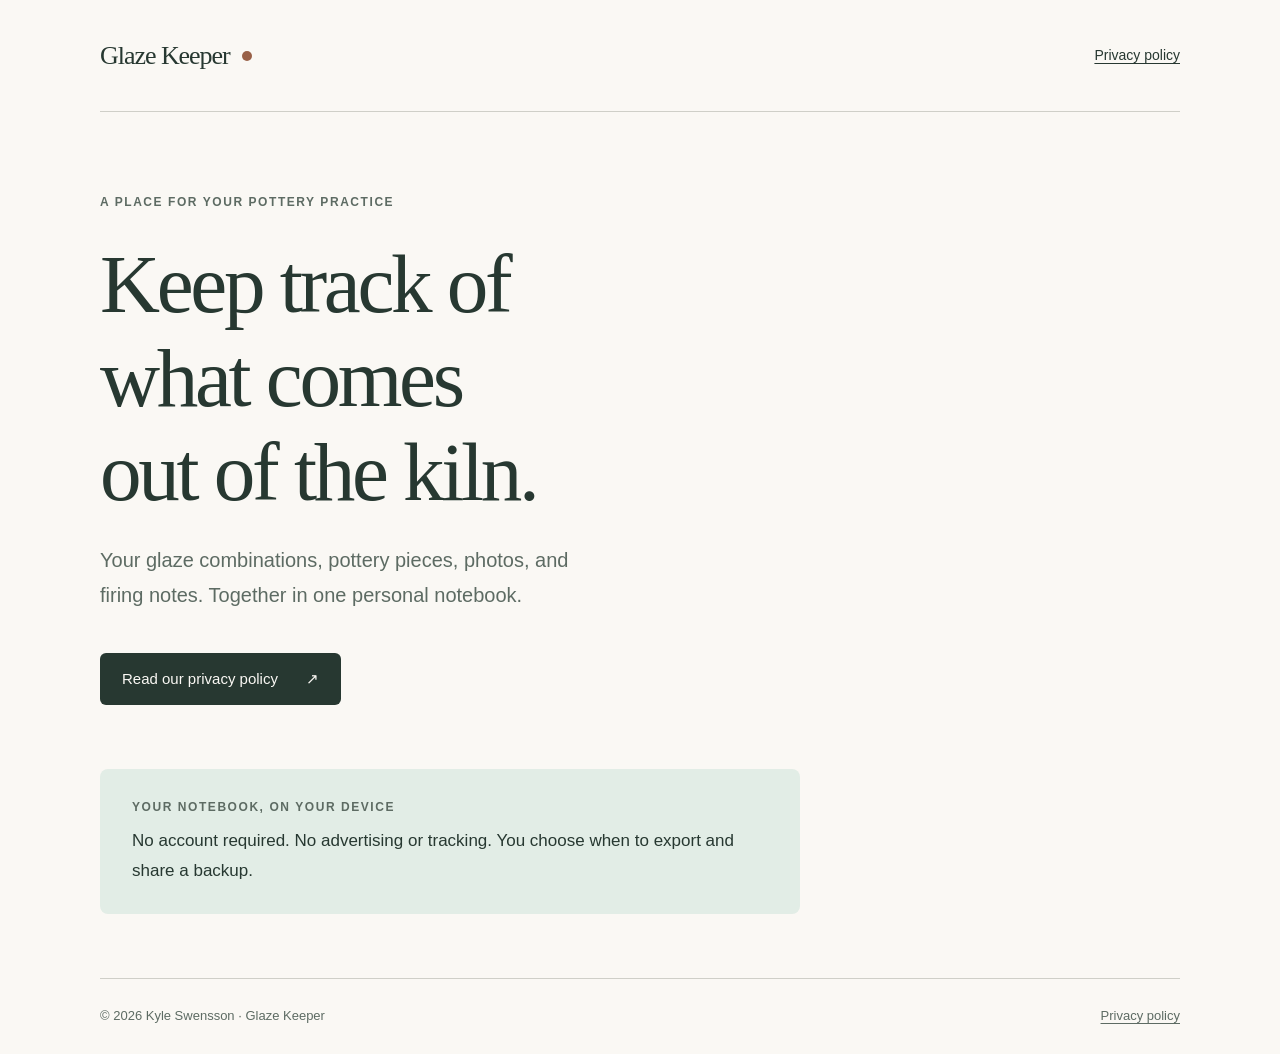
==== index.html @ c2fec086 "Create website to support privacy policy URL for app store" ====
<!doctype html>
<html lang="en">
<head>
  <meta charset="utf-8">
  <meta name="viewport" content="width=device-width, initial-scale=1">
  <meta name="description" content="Glaze Keeper, a personal pottery notebook for glaze combinations, pieces, and firing results. Read our privacy policy.">
  <meta name="theme-color" content="#273831">
  <title>Glaze Keeper — Your pottery notebook</title>
  <link rel="stylesheet" href="assets/styles.css">
</head>
<body>
  <a class="skip-link" href="#main">Skip to content</a>
  <header class="site-header wrap">
    <a class="brand" href="index.html" aria-label="Glaze Keeper home">Glaze Keeper<span class="brand-dot" aria-hidden="true"></span></a>
    <nav aria-label="Main navigation"><a href="privacy/index.html">Privacy policy</a></nav>
  </header>
  <main id="main" class="wrap home">
    <div class="eyebrow">A place for your pottery practice</div>
    <h1>Keep track of<br>what comes<br>out of the kiln.</h1>
    <p class="intro">Your glaze combinations, pottery pieces, photos, and firing notes. Together in one personal notebook.</p>
    <a class="button" href="privacy/index.html">Read our privacy policy <span aria-hidden="true">↗</span></a>
    <aside class="note" aria-label="Privacy at a glance">
      <span class="eyebrow">Your notebook, on your device</span>
      <p>No account required. No advertising or tracking. You choose when to export and share a backup.</p>
    </aside>
  </main>
  <footer class="site-footer wrap"><span>© 2026 Kyle Swensson · Glaze Keeper</span><a href="privacy/index.html">Privacy policy</a></footer>
</body>
</html>
---- assets/styles.css ----
:root {
  color-scheme: light;
  --paper: #faf8f4;
  --ink: #273831;
  --muted: #5d6b63;
  --sage: #e2ede6;
  --line: #cfcfc8;
  --clay: #986047;
  font-family: -apple-system, BlinkMacSystemFont, "Segoe UI", sans-serif;
  color: var(--ink);
  background: var(--paper);
  font-synthesis: none;
}
* { box-sizing: border-box; }
body { margin: 0; font-size: 17px; line-height: 1.75; }
a { color: inherit; text-underline-offset: .22em; }
a:hover { color: var(--clay); }
a:focus-visible { outline: 3px solid var(--clay); outline-offset: 5px; }
.wrap { width: min(1080px, calc(100% - 64px)); margin-inline: auto; }
.site-header { display: flex; align-items: center; justify-content: space-between; gap: 24px; min-height: 112px; border-bottom: 1px solid var(--line); }
.brand { display: inline-flex; align-items: center; gap: 12px; font-family: Georgia, serif; font-size: 26px; text-decoration: none; letter-spacing: -.04em; }
.brand-dot { width: 10px; height: 10px; border-radius: 50%; background: var(--clay); }
nav { font-size: 14px; }
.eyebrow { display: block; font-size: 12px; font-weight: 650; letter-spacing: .13em; text-transform: uppercase; color: var(--muted); }
h1, h2 { font-family: Georgia, "Times New Roman", serif; font-weight: 400; line-height: 1.13; letter-spacing: -.04em; }
.home { padding-block: 80px 64px; }
.home h1 { font-size: clamp(48px, 6.5vw, 84px); margin: 24px 0; }
.intro { max-width: 510px; font-size: 20px; color: var(--muted); }
.button { display: inline-flex; align-items: center; gap: 28px; background: var(--ink); color: var(--paper); padding: 13px 22px; border-radius: 6px; text-decoration: none; margin-top: 20px; font-size: 15px; }
.button:hover { background: #3d5549; color: white; }
.note { margin-top: 64px; padding: 28px 32px; background: var(--sage); border-radius: 8px; max-width: 700px; }
.note p { margin: 8px 0 0; }
.site-footer { display: flex; flex-wrap: wrap; justify-content: space-between; gap: 16px; padding-block: 26px; border-top: 1px solid var(--line); color: var(--muted); font-size: 13px; }
.policy { max-width: 740px; padding-block: 64px; }
.policy h1 { font-size: clamp(44px, 6vw, 64px); margin: 16px 0; }
.policy h2 { font-size: 29px; margin: 42px 0 16px; }
.policy p, .policy ul { margin-block: 14px; }
.policy li + li { margin-top: 10px; }
.policy .note { margin: 32px 0; }
.updated { color: var(--muted); font-size: 14px; }
.policy a { overflow-wrap: anywhere; }
.skip-link { position: absolute; top: -100px; left: 16px; background: var(--ink); color: white; padding: 10px 20px; z-index: 1; }
.skip-link:focus { top: 16px; }
@media (max-width: 560px) {
  .wrap { width: calc(100% - 40px); }
  .site-header { min-height: 90px; gap: 16px; }
  .brand { font-size: 23px; gap: 8px; }
  nav { font-size: 13px; }
  .home, .policy { padding-block: 44px; }
  .intro { font-size: 18px; }
  .note { padding: 22px; margin-top: 44px; }
}
@media print {
  body { background: white; color: black; font-size: 11pt; }
  .wrap { width: 100%; }
  .site-header, .site-footer, .skip-link { display: none; }
  .policy { max-width: none; padding: 0; }
  .policy h2 { break-after: avoid; }
  .note { background: none; border: 1px solid #999; }
}
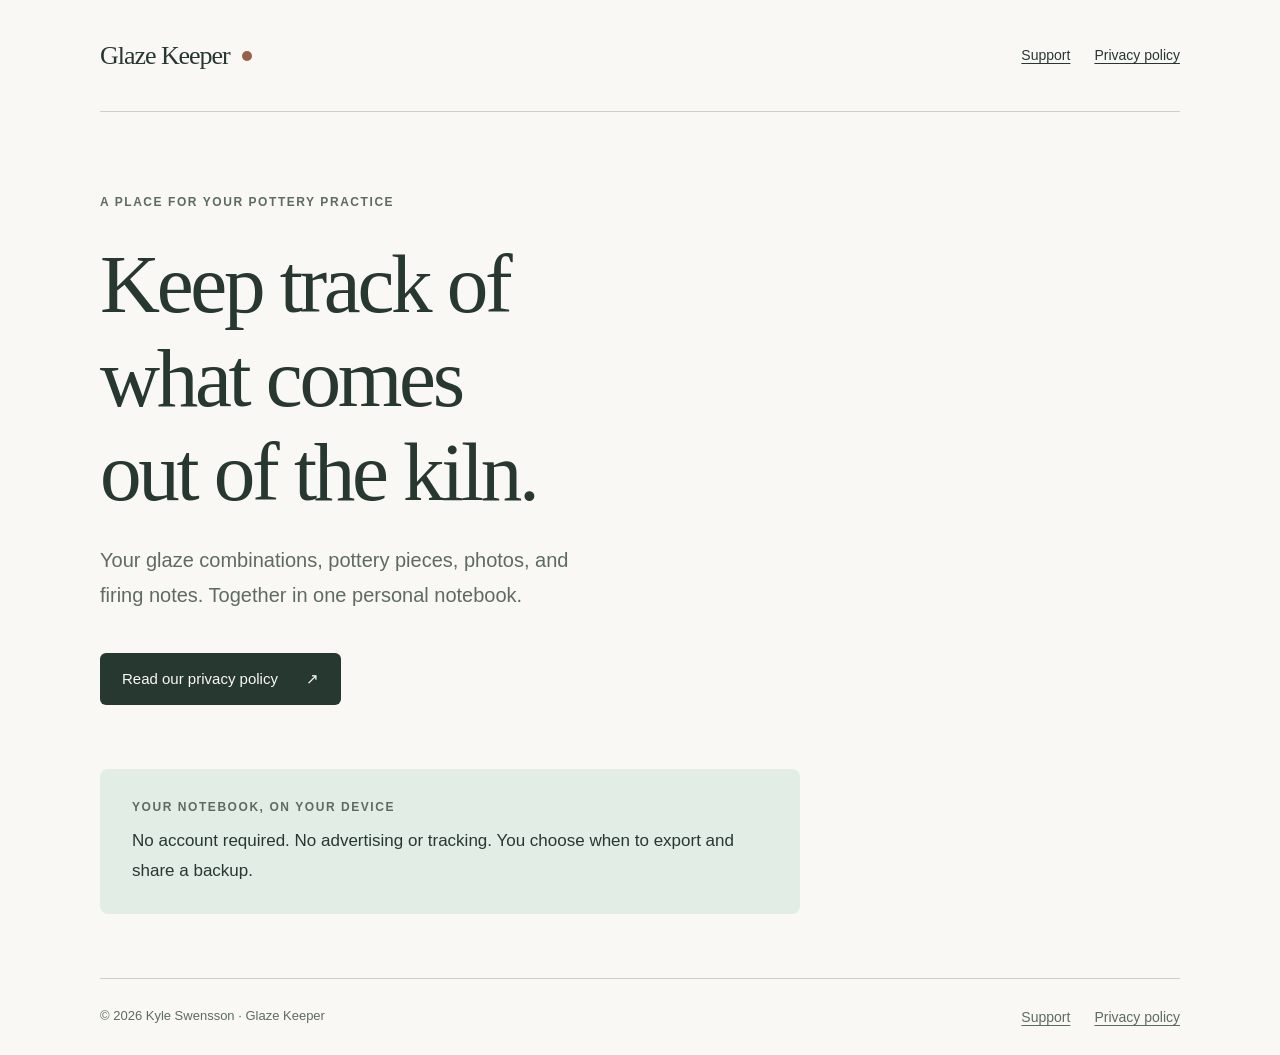
==== commit 3e34ea74: "Add support page with FAQ" ====
--- a/index.html
+++ b/index.html
@@ -12,7 +12,7 @@
   <a class="skip-link" href="#main">Skip to content</a>
   <header class="site-header wrap">
     <a class="brand" href="index.html" aria-label="Glaze Keeper home">Glaze Keeper<span class="brand-dot" aria-hidden="true"></span></a>
-    <nav aria-label="Main navigation"><a href="privacy/index.html">Privacy policy</a></nav>
+    <nav aria-label="Main navigation"><a href="support/index.html">Support</a><a href="privacy/index.html">Privacy policy</a></nav>
   </header>
   <main id="main" class="wrap home">
     <div class="eyebrow">A place for your pottery practice</div>
@@ -24,6 +24,6 @@
       <p>No account required. No advertising or tracking. You choose when to export and share a backup.</p>
     </aside>
   </main>
-  <footer class="site-footer wrap"><span>© 2026 Kyle Swensson · Glaze Keeper</span><a href="privacy/index.html">Privacy policy</a></footer>
+  <footer class="site-footer wrap"><span>© 2026 Kyle Swensson · Glaze Keeper</span><nav aria-label="Footer navigation"><a href="support/index.html">Support</a><a href="privacy/index.html">Privacy policy</a></nav></footer>
 </body>
 </html>
--- a/assets/styles.css
+++ b/assets/styles.css
@@ -20,7 +20,8 @@
 .site-header { display: flex; align-items: center; justify-content: space-between; gap: 24px; min-height: 112px; border-bottom: 1px solid var(--line); }
 .brand { display: inline-flex; align-items: center; gap: 12px; font-family: Georgia, serif; font-size: 26px; text-decoration: none; letter-spacing: -.04em; }
 .brand-dot { width: 10px; height: 10px; border-radius: 50%; background: var(--clay); }
-nav { font-size: 14px; }
+nav { display: flex; flex-wrap: wrap; gap: 12px 24px; font-size: 14px; }
+nav a { white-space: nowrap; }
 .eyebrow { display: block; font-size: 12px; font-weight: 650; letter-spacing: .13em; text-transform: uppercase; color: var(--muted); }
 h1, h2 { font-family: Georgia, "Times New Roman", serif; font-weight: 400; line-height: 1.13; letter-spacing: -.04em; }
 .home { padding-block: 80px 64px; }
@@ -34,6 +35,7 @@
 .policy { max-width: 740px; padding-block: 64px; }
 .policy h1 { font-size: clamp(44px, 6vw, 64px); margin: 16px 0; }
 .policy h2 { font-size: 29px; margin: 42px 0 16px; }
+.policy h3 { font-size: 19px; line-height: 1.4; margin: 28px 0 12px; }
 .policy p, .policy ul { margin-block: 14px; }
 .policy li + li { margin-top: 10px; }
 .policy .note { margin: 32px 0; }
@@ -43,7 +45,7 @@
 .skip-link:focus { top: 16px; }
 @media (max-width: 560px) {
   .wrap { width: calc(100% - 40px); }
-  .site-header { min-height: 90px; gap: 16px; }
+  .site-header { min-height: 90px; gap: 12px; flex-wrap: wrap; padding-block: 20px; }
   .brand { font-size: 23px; gap: 8px; }
   nav { font-size: 13px; }
   .home, .policy { padding-block: 44px; }
